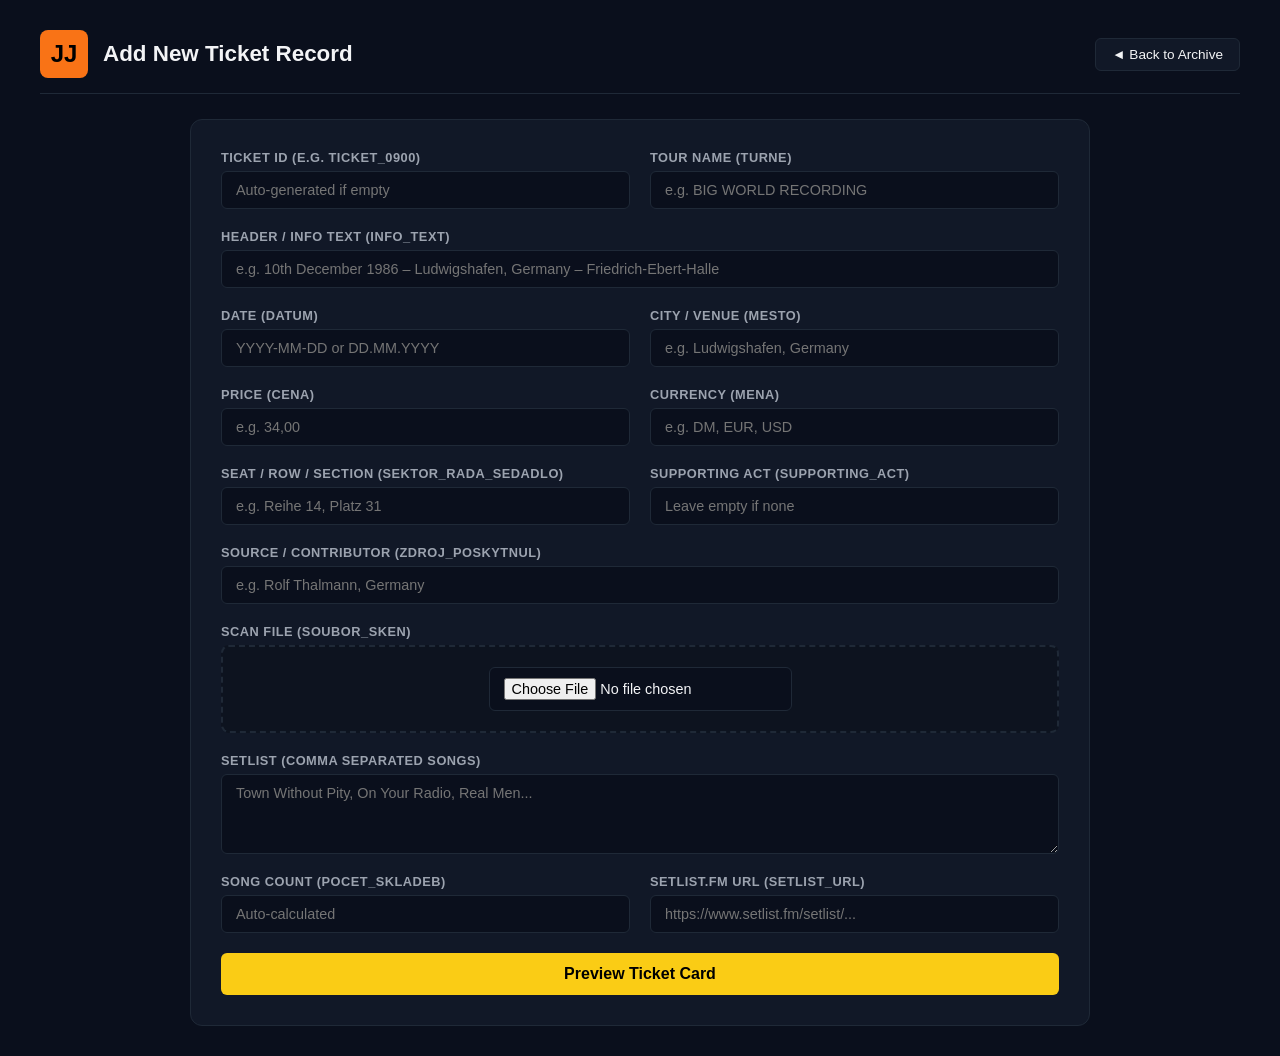
==== add_ticket.html @ 28511559 "Create add_ticket.html" ====
<!DOCTYPE html>
<html lang="en">
<head>
  <meta charset="UTF-8">
  <meta name="viewport" content="width=device-width, initial-scale=1.0">
  <title>Add New Ticket - Rolf Thalmann´s Ticket Museum</title>
  <script src="https://cdnjs.cloudflare.com/ajax/libs/PapaParse/5.4.1/papaparse.min.js"></script>
  <style>
    :root {
      --bg-main: #0a0f1c;
      --bg-panel: #111827;
      --bg-card: #151c2b;
      --text-main: #f3f4f6;
      --text-muted: #9ca3af;
      --accent-yellow: #facc15;
      --border-color: #1f2937;
      --font-family: -apple-system, BlinkMacSystemFont, "Segoe UI", Roboto, Helvetica, Arial, sans-serif;
    }

    * { box-sizing: border-box; margin: 0; padding: 0; }

    body {
      font-family: var(--font-family);
      background-color: var(--bg-main);
      color: var(--text-main);
      padding: 30px 40px;
      min-height: 100vh;
    }

    header {
      display: flex;
      justify-content: space-between;
      align-items: center;
      margin-bottom: 25px;
      border-bottom: 1px solid var(--border-color);
      padding-bottom: 15px;
    }

    .header-left {
      display: flex;
      align-items: center;
      gap: 15px;
    }

    .logo {
      background-color: #f97316;
      color: #000;
      width: 48px;
      height: 48px;
      border-radius: 8px;
      display: flex;
      align-items: center;
      justify-content: center;
      font-weight: 900;
      font-size: 1.5rem;
    }

    .title-area h1 {
      font-size: 1.4rem;
      font-weight: 700;
    }

    .btn-back {
      background-color: var(--bg-panel);
      border: 1px solid var(--border-color);
      color: var(--text-main);
      padding: 8px 16px;
      border-radius: 6px;
      font-size: 0.85rem;
      text-decoration: none;
      cursor: pointer;
    }

    .btn-back:hover { background-color: #1f2937; }

    /* Form Layout */
    .form-container {
      background-color: var(--bg-panel);
      border: 1px solid var(--border-color);
      border-radius: 12px;
      padding: 30px;
      max-width: 900px;
      margin: 0 auto;
    }

    .form-grid {
      display: grid;
      grid-template-columns: repeat(2, 1fr);
      gap: 20px;
    }

    .form-group {
      display: flex;
      flex-direction: column;
      gap: 6px;
    }

    .form-group.full-width {
      grid-column: span 2;
    }

    label {
      font-size: 0.8rem;
      color: var(--text-muted);
      font-weight: 600;
      text-transform: uppercase;
      letter-spacing: 0.5px;
    }

    input, textarea, select {
      background-color: var(--bg-main);
      border: 1px solid var(--border-color);
      color: var(--text-main);
      padding: 10px 14px;
      border-radius: 6px;
      font-size: 0.9rem;
      outline: none;
      font-family: inherit;
    }

    input:focus, textarea:focus, select:focus {
      border-color: #38bdf8;
    }

    textarea {
      resize: vertical;
      min-height: 80px;
    }

    .file-input-wrapper {
      background: rgba(0,0,0,0.2);
      border: 2px dashed var(--border-color);
      padding: 20px;
      border-radius: 8px;
      text-align: center;
      cursor: pointer;
    }

    .file-input-wrapper:hover {
      border-color: #38bdf8;
    }

    .btn-submit {
      background-color: var(--accent-yellow);
      color: #000;
      border: none;
      padding: 12px 24px;
      font-size: 1rem;
      font-weight: 700;
      border-radius: 6px;
      cursor: pointer;
      width: 100%;
      margin-top: 20px;
      transition: opacity 0.2s;
    }

    .btn-submit:hover { opacity: 0.9; }

    /* Modal / Detail View Overlay */
    .modal-overlay {
      position: fixed;
      top: 0;
      left: 0;
      width: 100vw;
      height: 100vh;
      background: rgba(0, 0, 0, 0.85);
      backdrop-filter: blur(5px);
      display: none;
      justify-content: center;
      align-items: center;
      z-index: 1000;
      padding: 20px;
    }

    .modal-overlay.active { display: flex; }

    .modal-card {
      background-color: var(--bg-panel);
      border: 1px solid var(--border-color);
      border-radius: 12px;
      max-width: 900px;
      width: 100%;
      max-height: 90vh;
      overflow-y: auto;
      position: relative;
      display: flex;
      flex-direction: column;
      box-shadow: 0 20px 25px -5px rgba(0, 0, 0, 0.5);
    }

    .modal-close {
      position: absolute;
      top: 15px;
      right: 20px;
      background: rgba(255, 255, 255, 0.1);
      border: none;
      color: #fff;
      font-size: 1.5rem;
      width: 36px;
      height: 36px;
      border-radius: 50%;
      cursor: pointer;
      z-index: 10;
    }

    .modal-img-container {
      background: #000;
      padding: 20px;
      text-align: center;
      border-bottom: 1px solid var(--border-color);
    }

    .modal-img-container img {
      max-width: 100%;
      max-height: 50vh;
      object-fit: contain;
      border-radius: 6px;
    }

    .modal-body { padding: 25px; }

    .modal-tour {
      color: var(--accent-yellow);
      font-size: 0.8rem;
      font-weight: 700;
      text-transform: uppercase;
      letter-spacing: 0.5px;
      margin-bottom: 8px;
    }

    .modal-title {
      font-size: 1.3rem;
      font-weight: 700;
      margin-bottom: 20px;
      line-height: 1.4;
    }

    .modal-grid {
      display: grid;
      grid-template-columns: repeat(auto-fit, minmax(200px, 1fr));
      gap: 15px;
      background: rgba(0, 0, 0, 0.2);
      padding: 15px;
      border-radius: 8px;
      border: 1px solid var(--border-color);
      margin-bottom: 20px;
    }

    .modal-grid-item span {
      display: block;
      color: var(--text-muted);
      font-size: 0.75rem;
      margin-bottom: 2px;
    }

    .modal-grid-item strong {
      font-size: 0.95rem;
      color: var(--text-main);
    }

    .modal-actions {
      display: flex;
      gap: 15px;
      margin-top: 20px;
    }

    .btn-confirm {
      background-color: #22c55e;
      color: #fff;
      border: none;
      padding: 12px;
      flex: 1;
      font-weight: 700;
      border-radius: 6px;
      cursor: pointer;
    }

    .btn-edit {
      background-color: var(--bg-main);
      border: 1px solid var(--border-color);
      color: var(--text-main);
      padding: 12px;
      flex: 1;
      font-weight: 700;
      border-radius: 6px;
      cursor: pointer;
    }
  </style>
</head>
<body>

  <header>
    <div class="header-left">
      <div class="logo">JJ</div>
      <div class="title-area">
        <h1>Add New Ticket Record</h1>
      </div>
    </div>
    <a href="index.html" class="btn-back">◄ Back to Archive</a>
  </header>

  <div class="form-container">
    <form id="addTicketForm" onsubmit="event.preventDefault(); showPreview();">
      <div class="form-grid">
        
        <div class="form-group">
          <label>Ticket ID (e.g. TICKET_0900)</label>
          <input type="text" id="ID_LISTKU" placeholder="Auto-generated if empty">
        </div>

        <div class="form-group">
          <label>Tour Name (TURNE)</label>
          <input type="text" id="TURNE" placeholder="e.g. BIG WORLD RECORDING">
        </div>

        <div class="form-group full-width">
          <label>Header / Info Text (INFO_TEXT)</label>
          <input type="text" id="INFO_TEXT" placeholder="e.g. 10th December 1986 – Ludwigshafen, Germany – Friedrich-Ebert-Halle" required>
        </div>

        <div class="form-group">
          <label>Date (DATUM)</label>
          <input type="text" id="DATUM" placeholder="YYYY-MM-DD or DD.MM.YYYY">
        </div>

        <div class="form-group">
          <label>City / Venue (MESTO)</label>
          <input type="text" id="MESTO" placeholder="e.g. Ludwigshafen, Germany">
        </div>

        <div class="form-group">
          <label>Price (CENA)</label>
          <input type="text" id="CENA" placeholder="e.g. 34,00">
        </div>

        <div class="form-group">
          <label>Currency (MENA)</label>
          <input type="text" id="MENA" placeholder="e.g. DM, EUR, USD">
        </div>

        <div class="form-group">
          <label>Seat / Row / Section (SEKTOR_RADA_SEDADLO)</label>
          <input type="text" id="SEKTOR_RADA_SEDADLO" placeholder="e.g. Reihe 14, Platz 31">
        </div>

        <div class="form-group">
          <label>Supporting Act (SUPPORTING_ACT)</label>
          <input type="text" id="SUPPORTING_ACT" placeholder="Leave empty if none">
        </div>

        <div class="form-group full-width">
          <label>Source / Contributor (ZDROJ_POSKYTNUL)</label>
          <input type="text" id="ZDROJ_POSKYTNUL" placeholder="e.g. Rolf Thalmann, Germany">
        </div>

        <div class="form-group full-width">
          <label>Scan File (SOUBOR_SKEN)</label>
          <div class="file-input-wrapper">
            <input type="file" id="scanFileInput" accept="image/*" onchange="handleFileSelect(event)">
            <input type="hidden" id="SOUBOR_SKEN">
          </div>
        </div>

        <div class="form-group full-width">
          <label>Setlist (Comma separated songs)</label>
          <textarea id="SETLIST" placeholder="Town Without Pity, On Your Radio, Real Men..." oninput="calculateSongs()"></textarea>
        </div>

        <div class="form-group">
          <label>Song Count (POCET_SKLADEB)</label>
          <input type="number" id="POCET_SKLADEB" readonly placeholder="Auto-calculated">
        </div>

        <div class="form-group">
          <label>Setlist.fm URL (SETLIST_URL)</label>
          <input type="url" id="SETLIST_URL" placeholder="https://www.setlist.fm/setlist/...">
        </div>

      </div>

      <button type="submit" class="btn-submit">Preview Ticket Card</button>
    </form>
  </div>

  <!-- Detail Preview Modal -->
  <div class="modal-overlay" id="previewModal">
    <div class="modal-card">
      <button class="modal-close" onclick="closePreview()">✕</button>
      <div class="modal-img-container">
        <img id="modalImg" src="" alt="Ticket Scan Preview">
      </div>
      <div class="modal-body">
        <div class="modal-tour" id="modalTour"></div>
        <div class="modal-title" id="modalInfo"></div>
        
        <div class="modal-grid">
          <div class="modal-grid-item">
            <span>Source / Contributor</span>
            <strong id="modalSource">N/A</strong>
          </div>
          <div class="modal-grid-item">
            <span>Price</span>
            <strong id="modalPrice">N/A</strong>
          </div>
          <div class="modal-grid-item">
            <span>Seat / Row</span>
            <strong id="modalSeat">N/A</strong>
          </div>
          <div class="modal-grid-item" id="modalSupportItem">
            <span>Supporting Act</span>
            <strong id="modalSupport">N/A</strong>
          </div>
        </div>

        <div id="modalSetlistSection"></div>

        <div class="modal-actions">
          <button class="btn-edit" onclick="closePreview()">Edit Fields</button>
          <button class="btn-confirm" onclick="confirmAndSave()">Confirm & Save to CSV</button>
        </div>
      </div>
    </div>
  </div>

  <script>
    let existingCSVData = [];
    let uploadedFileBlob = null;
    let uploadedFileDataURL = "";

    window.addEventListener('DOMContentLoaded', () => {
      // Load current CSV to get record count & prepare master structure
      Papa.parse('joe_jackson_tickets_master_with_setlists.csv', {
        download: true,
        header: true,
        skipEmptyLines: true,
        complete: function(results) {
          existingCSVData = results.data;
          // Auto fill next ID
          if (!document.getElementById('ID_LISTKU').value) {
            const nextNum = String(existingCSVData.length + 1).padStart(4, '0');
            document.getElementById('ID_LISTKU').value = `TICKET_${nextNum}`;
          }
        }
      });
    });

    function handleFileSelect(e) {
      const file = e.target.files[0];
      if (file) {
        uploadedFileBlob = file;
        document.getElementById('SOUBOR_SKEN').value = file.name;
        
        const reader = new FileReader();
        reader.onload = function(evt) {
          uploadedFileDataURL = evt.target.result;
        };
        reader.readAsDataURL(file);
      }
    }

    function calculateSongs() {
      const val = document.getElementById('SETLIST').value.trim();
      if (val) {
        const count = val.split(',').filter(s => s.trim().length > 0).length;
        document.getElementById('POCET_SKLADEB').value = count;
      } else {
        document.getElementById('POCET_SKLADEB').value = 0;
      }
    }

    function showPreview() {
      document.getElementById('modalImg').src = uploadedFileDataURL || '[data-uri]';
      
      document.getElementById('modalTour').textContent = document.getElementById('TURNE').value || 'UNKNOWN TOUR';
      document.getElementById('modalInfo').textContent = document.getElementById('INFO_TEXT').value || 'No header text provided';
      document.getElementById('modalSource').textContent = document.getElementById('ZDROJ_POSKYTNUL').value || 'N/A';

      const cena = document.getElementById('CENA').value;
      const mena = document.getElementById('MENA').value;
      document.getElementById('modalPrice').textContent = cena ? `${cena} ${mena}` : 'N/A';

      document.getElementById('modalSeat').textContent = document.getElementById('SEKTOR_RADA_SEDADLO').value || 'N/A';

      const supportVal = document.getElementById('SUPPORTING_ACT').value.trim();
      const supportItem = document.getElementById('modalSupportItem');
      if (supportVal) {
        document.getElementById('modalSupport').textContent = supportVal;
        supportItem.style.display = 'block';
      } else {
        supportItem.style.display = 'none';
      }

      // Setlist
      const setlistStr = document.getElementById('SETLIST').value.trim();
      const songCount = document.getElementById('POCET_SKLADEB').value || 0;
      const setlistUrl = document.getElementById('SETLIST_URL').value.trim();
      const modalSetlistSec = document.getElementById('modalSetlistSection');

      if (setlistStr && songCount > 0) {
        const songs = setlistStr.split(',').map(s => s.trim());
        const listItems = songs.map(s => `<li>${s}</li>`).join('');
        const linkHtml = setlistUrl ? `<a href="${setlistUrl}" target="_blank" class="setlist-link" style="color:#38bdf8; display:inline-block; margin-top:8px;">View on Setlist.fm ↗</a>` : '';

        modalSetlistSec.innerHTML = `
          <h4 style="color: var(--accent-yellow); margin-bottom: 10px;">🎵 Full Setlist (${songCount} songs)</h4>
          <ol style="padding-left: 20px; color: var(--text-muted); font-size: 0.9rem; line-height: 1.6;">${listItems}</ol>
          ${linkHtml}
        `;
      } else {
        modalSetlistSec.innerHTML = `<p style="color: var(--text-muted); font-style: italic;">No setlist provided.</p>`;
      }

      document.getElementById('previewModal').classList.add('active');
    }

    function closePreview() {
      document.getElementById('previewModal').classList.remove('active');
    }

    function confirmAndSave() {
      const newRecord = {
        ID_LISTKU: document.getElementById('ID_LISTKU').value,
        TURNE: document.getElementById('TURNE').value,
        INFO_TEXT: document.getElementById('INFO_TEXT').value,
        DATUM: document.getElementById('DATUM').value,
        MESTO: document.getElementById('MESTO').value,
        CENA: document.getElementById('CENA').value,
        MENA: document.getElementById('MENA').value,
        SEKTOR_RADA_SEDADLO: document.getElementById('SEKTOR_RADA_SEDADLO').value,
        SUPPORTING_ACT: document.getElementById('SUPPORTING_ACT').value,
        ZDROJ_POSKYTNUL: document.getElementById('ZDROJ_POSKYTNUL').value,
        SOUBOR_SKEN: document.getElementById('SOUBOR_SKEN').value,
        SETLIST: document.getElementById('SETLIST').value,
        POCET_SKLADEB: document.getElementById('POCET_SKLADEB').value,
        SETLIST_URL: document.getElementById('SETLIST_URL').value
      };

      existingCSVData.push(newRecord);

      // Convert back to CSV format
      const csvString = Papa.unparse(existingCSVData);

      // Trigger download of updated CSV file
      const blob = new Blob([csvString], { type: 'text/csv;charset=utf-8;' });
      const link = document.createElement('a');
      link.href = URL.createObjectURL(blob);
      link.setAttribute('download', 'joe_jackson_tickets_master_with_setlists.csv');
      document.body.appendChild(link);
      link.click();
      document.body.removeChild(link);

      // Download scan image if uploaded
      if (uploadedFileBlob) {
        const imgLink = document.createElement('a');
        imgLink.href = uploadedFileDataURL;
        imgLink.setAttribute('download', document.getElementById('SOUBOR_SKEN').value);
        document.body.appendChild(imgLink);
        imgLink.click();
        document.body.removeChild(imgLink);
      }

      alert('Updated CSV downloaded! Please replace your local CSV file (and place the scan in ./scans/) then push changes to GitHub.');
      window.location.href = 'index.html';
    }
  </script>
</body>
</html>
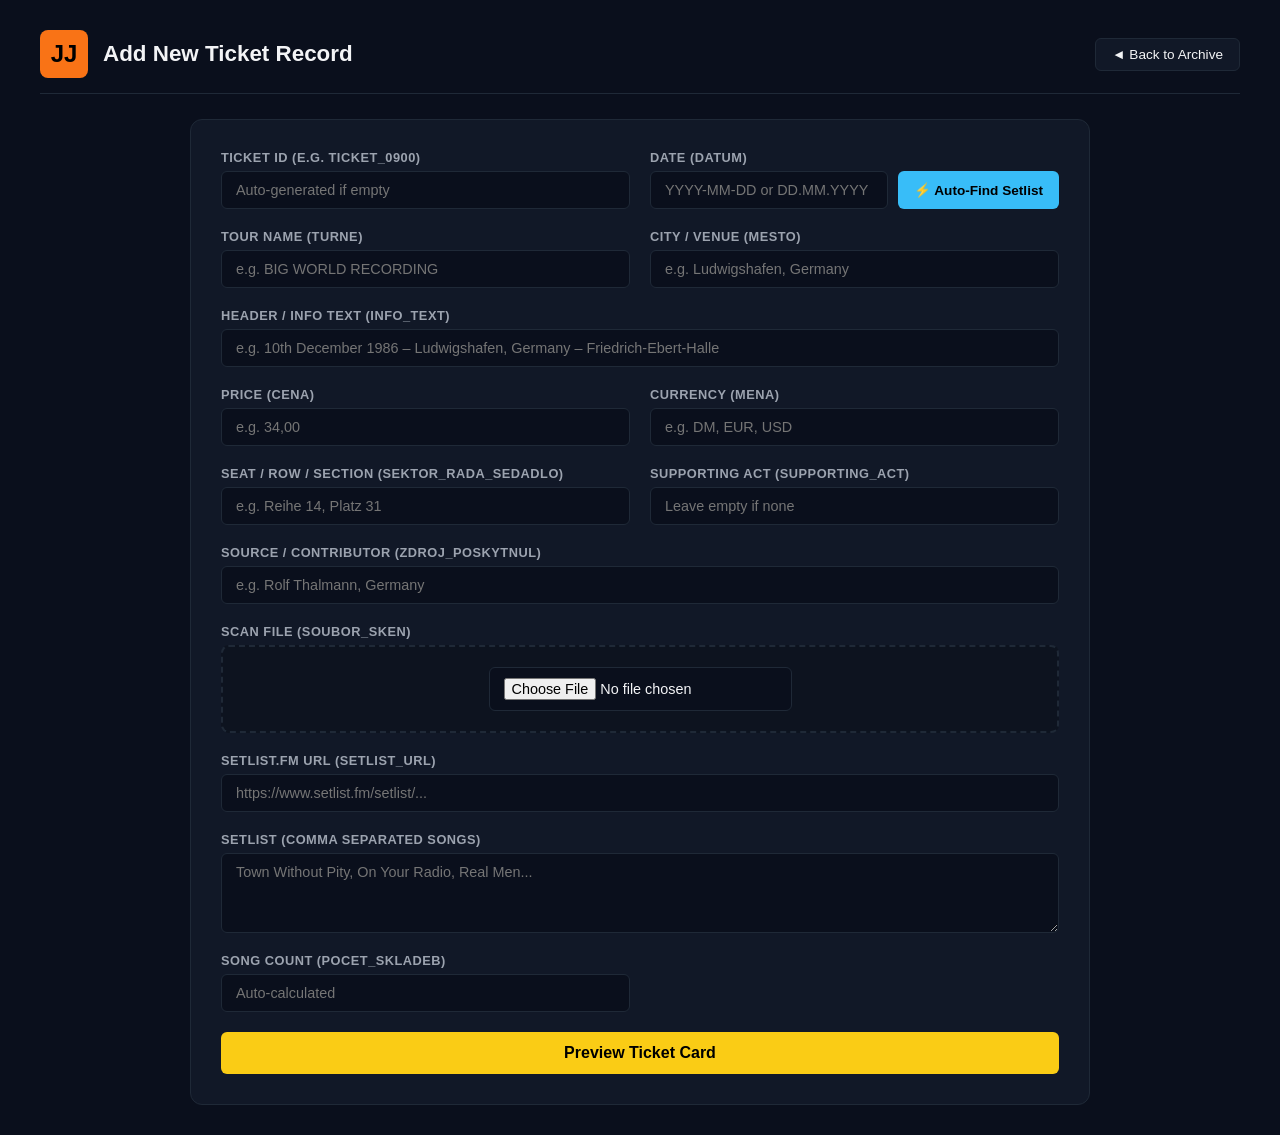
==== commit bbf51b8a: "Update add_ticket.html přidáno tlačítko na setlist.fm retrieving" ====
--- a/add_ticket.html
+++ b/add_ticket.html
@@ -127,6 +127,31 @@
       min-height: 80px;
     }
 
+    .input-with-button {
+      display: flex;
+      gap: 10px;
+    }
+
+    .input-with-button input {
+      flex: 1;
+    }
+
+    .btn-fetch {
+      background-color: #38bdf8;
+      color: #000;
+      border: none;
+      padding: 0 16px;
+      font-weight: 700;
+      border-radius: 6px;
+      cursor: pointer;
+      font-size: 0.85rem;
+      white-space: nowrap;
+      transition: opacity 0.2s;
+    }
+
+    .btn-fetch:hover { opacity: 0.9; }
+    .btn-fetch:disabled { opacity: 0.5; cursor: not-allowed; }
+
     .file-input-wrapper {
       background: rgba(0,0,0,0.2);
       border: 2px dashed var(--border-color);
@@ -309,23 +334,26 @@
         </div>
 
         <div class="form-group">
+          <label>Date (DATUM)</label>
+          <div class="input-with-button">
+            <input type="text" id="DATUM" placeholder="YYYY-MM-DD or DD.MM.YYYY">
+            <button type="button" class="btn-fetch" id="btnFetchByDate" onclick="autoFetchSetlistByDate()">⚡ Auto-Find Setlist</button>
+          </div>
+        </div>
+
+        <div class="form-group">
           <label>Tour Name (TURNE)</label>
           <input type="text" id="TURNE" placeholder="e.g. BIG WORLD RECORDING">
+        </div>
+
+        <div class="form-group">
+          <label>City / Venue (MESTO)</label>
+          <input type="text" id="MESTO" placeholder="e.g. Ludwigshafen, Germany">
         </div>
 
         <div class="form-group full-width">
           <label>Header / Info Text (INFO_TEXT)</label>
           <input type="text" id="INFO_TEXT" placeholder="e.g. 10th December 1986 – Ludwigshafen, Germany – Friedrich-Ebert-Halle" required>
-        </div>
-
-        <div class="form-group">
-          <label>Date (DATUM)</label>
-          <input type="text" id="DATUM" placeholder="YYYY-MM-DD or DD.MM.YYYY">
-        </div>
-
-        <div class="form-group">
-          <label>City / Venue (MESTO)</label>
-          <input type="text" id="MESTO" placeholder="e.g. Ludwigshafen, Germany">
         </div>
 
         <div class="form-group">
@@ -362,6 +390,11 @@
         </div>
 
         <div class="form-group full-width">
+          <label>Setlist.fm URL (SETLIST_URL)</label>
+          <input type="url" id="SETLIST_URL" placeholder="https://www.setlist.fm/setlist/...">
+        </div>
+
+        <div class="form-group full-width">
           <label>Setlist (Comma separated songs)</label>
           <textarea id="SETLIST" placeholder="Town Without Pity, On Your Radio, Real Men..." oninput="calculateSongs()"></textarea>
         </div>
@@ -369,11 +402,6 @@
         <div class="form-group">
           <label>Song Count (POCET_SKLADEB)</label>
           <input type="number" id="POCET_SKLADEB" readonly placeholder="Auto-calculated">
-        </div>
-
-        <div class="form-group">
-          <label>Setlist.fm URL (SETLIST_URL)</label>
-          <input type="url" id="SETLIST_URL" placeholder="https://www.setlist.fm/setlist/...">
         </div>
 
       </div>
@@ -423,19 +451,18 @@
   </div>
 
   <script>
+    const SETLIST_FM_API_KEY = '3pc6VtmOHzQbQVh9xedw_LLpNRCCfDhEvop7';
     let existingCSVData = [];
     let uploadedFileBlob = null;
     let uploadedFileDataURL = "";
 
     window.addEventListener('DOMContentLoaded', () => {
-      // Load current CSV to get record count & prepare master structure
       Papa.parse('joe_jackson_tickets_master_with_setlists.csv', {
         download: true,
         header: true,
         skipEmptyLines: true,
         complete: function(results) {
           existingCSVData = results.data;
-          // Auto fill next ID
           if (!document.getElementById('ID_LISTKU').value) {
             const nextNum = String(existingCSVData.length + 1).padStart(4, '0');
             document.getElementById('ID_LISTKU').value = `TICKET_${nextNum}`;
@@ -465,6 +492,107 @@
         document.getElementById('POCET_SKLADEB').value = count;
       } else {
         document.getElementById('POCET_SKLADEB').value = 0;
+      }
+    }
+
+    // Helper: Parse user date input into Setlist.fm expected format (DD-MM-YYYY)
+    function parseDateToSetlistFmFormat(rawDate) {
+      if (!rawDate) return null;
+      const clean = rawDate.trim().replace(/[/.]/g, '-');
+      const parts = clean.split('-');
+
+      if (parts.length === 3) {
+        let year, month, day;
+        if (parts[0].length === 4) { // YYYY-MM-DD
+          year = parts[0];
+          month = parts[1].padStart(2, '0');
+          day = parts[2].padStart(2, '0');
+        } else { // DD-MM-YYYY
+          day = parts[0].padStart(2, '0');
+          month = parts[1].padStart(2, '0');
+          year = parts[2];
+        }
+        return `${day}-${month}-${year}`;
+      }
+      return null;
+    }
+
+    async function autoFetchSetlistByDate() {
+      const rawDate = document.getElementById('DATUM').value;
+      const formattedDate = parseDateToSetlistFmFormat(rawDate);
+      const btn = document.getElementById('btnFetchByDate');
+
+      if (!formattedDate) {
+        alert('Please enter a valid date in DATUM field (e.g. 1986-12-10 or 10.12.1986).');
+        return;
+      }
+
+      btn.disabled = true;
+      btn.textContent = '⏳ Searching API...';
+
+      try {
+        const targetApiUrl = `https://api.setlist.fm/rest/1.0/search/setlists?artistName=Joe+Jackson&date=${formattedDate}`;
+        const proxyUrl = `https://corsproxy.io/?` + encodeURIComponent(targetApiUrl);
+
+        const response = await fetch(proxyUrl, {
+          headers: {
+            'x-api-key': SETLIST_FM_API_KEY,
+            'Accept': 'application/json'
+          }
+        });
+
+        if (!response.ok) {
+          throw new Error(`API returned status ${response.status}`);
+        }
+
+        const data = await response.json();
+
+        if (data.setlist && data.setlist.length > 0) {
+          const match = data.setlist[0];
+
+          // Extract songs
+          let songNames = [];
+          if (match.sets && match.sets.set) {
+            match.sets.set.forEach(s => {
+              if (s.song) {
+                s.song.forEach(item => {
+                  if (item.name) songNames.push(item.name);
+                });
+              }
+            });
+          }
+
+          // Auto Fill Form Fields
+          if (songNames.length > 0) {
+            document.getElementById('SETLIST').value = songNames.join(', ');
+            calculateSongs();
+          }
+
+          if (match.url) {
+            document.getElementById('SETLIST_URL').value = match.url;
+          }
+
+          if (match.tour && match.tour.name && !document.getElementById('TURNE').value) {
+            document.getElementById('TURNE').value = match.tour.name.toUpperCase();
+          }
+
+          if (match.venue && !document.getElementById('MESTO').value) {
+            const venueName = match.venue.name || '';
+            const cityName = match.venue.city ? match.venue.city.name : '';
+            const countryName = match.venue.city && match.venue.city.country ? match.venue.city.country.name : '';
+            document.getElementById('MESTO').value = [cityName, countryName].filter(Boolean).join(', ') + (venueName ? ` – ${venueName}` : '');
+          }
+
+          alert(`Found concert! Automatically retrieved ${songNames.length} songs.`);
+        } else {
+          alert(`No setlist found on Setlist.fm for date ${formattedDate}.`);
+        }
+      } catch (err) {
+        console.error(err);
+        alert('Error connecting to Setlist.fm API. Please verify the date or internet connection.');
+      } finally {
+        btn.disabled = false;
+        btn.textContent = '⚡ Auto-Find Setlist';
       }
     }
 
